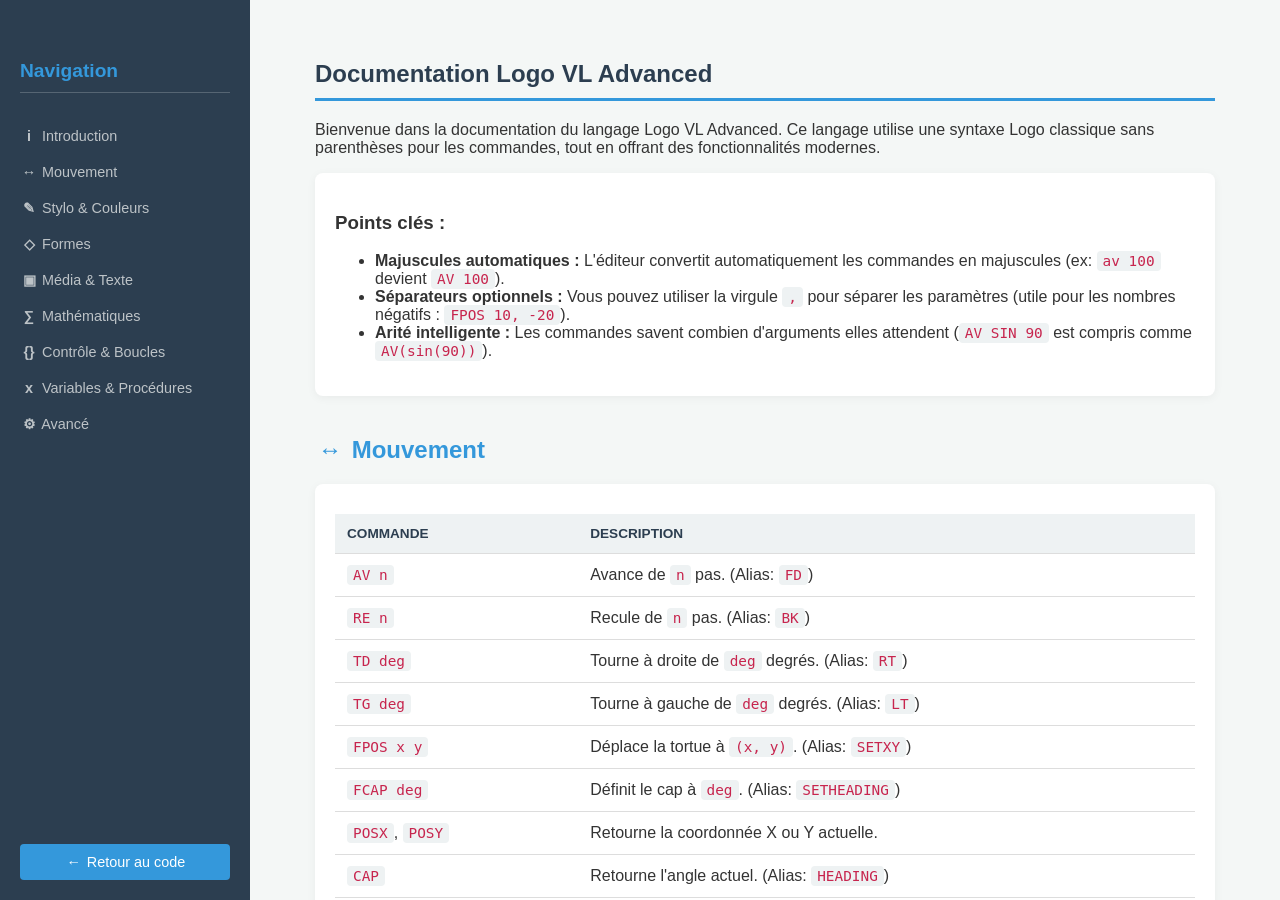
==== help.html @ 11677da9 "Add files via upload" ====
<!DOCTYPE html>
<html lang="fr">
<head>
    <meta charset="UTF-8">
    <meta name="viewport" content="width=device-width, initial-scale=1.0">
    <title>Documentation - Logo VL Advanced</title>
    <style>
        :root {
            --primary: #2c3e50;
            --accent: #3498db;
            --bg: #f4f7f6;
            --text: #333;
            --code-bg: #eef2f3;
            --border: #ddd;
        }
        * { box-sizing: border-box; }
        body {
            margin: 0;
            font-family: 'Segoe UI', Tahoma, Geneva, Verdana, sans-serif;
            background: var(--bg);
            color: var(--text);
            display: flex;
            height: 100vh;
            overflow: hidden;
        }
        
        /* Sidebar */
        .sidebar {
            width: 250px;
            background: var(--primary);
            color: white;
            padding: 20px;
            display: flex;
            flex-direction: column;
            gap: 10px;
        }
        .sidebar h2 { font-size: 1.2rem; margin-bottom: 20px; border-bottom: 1px solid rgba(255,255,255,0.2); padding-bottom: 10px; }
        .sidebar a { color: #bdc3c7; text-decoration: none; font-size: 0.9rem; padding: 5px 0; transition: 0.2s; }
        .sidebar a:hover { color: white; padding-left: 5px; }
        .back-btn { background: var(--accent); color: white !important; padding: 10px !important; border-radius: 4px; text-align: center; margin-top: auto; }

        /* Main Content */
        .main-content {
            flex: 1;
            padding: 40px;
            overflow-y: auto;
            scroll-behavior: smooth;
        }
        .container { max-width: 900px; margin: 0 auto; }
        
        h1 { color: var(--primary); border-bottom: 3px solid var(--accent); padding-bottom: 10px; }
        h2 { color: var(--accent); margin-top: 40px; }
        
        .card {
            background: white;
            padding: 20px;
            border-radius: 8px;
            box-shadow: 0 2px 10px rgba(0,0,0,0.05);
            margin-bottom: 20px;
        }
        
        table { width: 100%; border-collapse: collapse; margin-top: 10px; }
        th, td { text-align: left; padding: 12px; border-bottom: 1px solid var(--border); }
        th { background: var(--code-bg); color: var(--primary); font-size: 0.85rem; text-transform: uppercase; }
        
        code {
            background: var(--code-bg);
            padding: 2px 6px;
            border-radius: 4px;
            font-family: 'Fira Code', monospace;
            color: #c7254e;
            font-size: 0.9rem;
        }
        
        .example {
            background: #2d2d2d;
            color: #f8f8f2;
            padding: 15px;
            border-radius: 6px;
            margin-top: 5px;
            font-family: monospace;
            white-space: pre;
        }
        
        .badge {
            display: inline-block;
            padding: 2px 8px;
            border-radius: 10px;
            font-size: 0.75rem;
            background: var(--accent);
            color: white;
            margin-left: 5px;
        }
        .keyword { color: #bb86fc; font-weight: bold; }
        .command { color: #03dac6; font-weight: bold; }
        .variable { color: #ff9800; font-weight: bold; }
        .comment { color: #75715e; font-style: italic; }
        .icon { display: inline-block; min-width: 1.25em; text-align: center; font-weight: 700; }

        @media (max-width: 900px) {
            body {
                flex-direction: column;
                height: auto;
                min-height: 100vh;
                overflow: auto;
            }

            .sidebar {
                width: 100%;
                max-height: none;
                padding: 14px;
                flex-direction: row;
                flex-wrap: wrap;
                gap: 8px;
            }

            .sidebar h2 {
                flex-basis: 100%;
                margin: 0 0 4px;
                padding-bottom: 8px;
            }

            .sidebar a {
                background: rgba(255,255,255,0.08);
                border-radius: 4px;
                padding: 8px 10px;
            }

            .sidebar a:hover {
                padding-left: 10px;
            }

            .back-btn {
                margin-top: 0;
            }

            .main-content {
                overflow: visible;
                padding: 24px 16px;
            }

            .card {
                overflow-x: auto;
                padding: 16px;
            }

            .example {
                overflow-x: auto;
                white-space: pre;
            }
        }

        @media (max-width: 560px) {
            h1 {
                font-size: 1.55rem;
            }

            h2 {
                font-size: 1.2rem;
            }

            th,
            td {
                padding: 9px;
                vertical-align: top;
            }

            code {
                word-break: keep-all;
            }
        }
    </style>
</head>
<body>
    <div class="sidebar">
        <h2>Navigation</h2>
        <a href="#intro"><span class="icon" aria-hidden="true">i</span> Introduction</a>
        <a href="#mouvement"><span class="icon" aria-hidden="true">↔</span> Mouvement</a>
        <a href="#stylo"><span class="icon" aria-hidden="true">✎</span> Stylo & Couleurs</a>
        <a href="#formes"><span class="icon" aria-hidden="true">◇</span> Formes</a>
        <a href="#media"><span class="icon" aria-hidden="true">▣</span> Média & Texte</a>
        <a href="#math"><span class="icon" aria-hidden="true">∑</span> Mathématiques</a>
        <a href="#structures"><span class="icon" aria-hidden="true">{}</span> Contrôle & Boucles</a>
        <a href="#variables"><span class="icon" aria-hidden="true">x</span> Variables & Procédures</a>
        <a href="#avance"><span class="icon" aria-hidden="true">⚙</span> Avancé</a>
        <a href="index.html" class="back-btn"><span class="icon" aria-hidden="true">←</span> Retour au code</a>
    </div>

    <div class="main-content">
        <div class="container">
            <section id="intro">
                <h1>Documentation Logo VL Advanced</h1>
                <p>Bienvenue dans la documentation du langage Logo VL Advanced. Ce langage utilise une syntaxe Logo classique sans parenthèses pour les commandes, tout en offrant des fonctionnalités modernes.</p>
                <div class="card">
                    <h3>Points clés :</h3>
                    <ul>
                        <li><strong>Majuscules automatiques :</strong> L'éditeur convertit automatiquement les commandes en majuscules (ex: <code>av 100</code> devient <code>AV 100</code>).</li>
                        <li><strong>Séparateurs optionnels :</strong> Vous pouvez utiliser la virgule <code>,</code> pour séparer les paramètres (utile pour les nombres négatifs : <code>FPOS 10, -20</code>).</li>
                        <li><strong>Arité intelligente :</strong> Les commandes savent combien d'arguments elles attendent (<code>AV SIN 90</code> est compris comme <code>AV(sin(90))</code>).</li>
                    </ul>
                </div>
            </section>

            <section id="mouvement">
                <h2><span class="icon" aria-hidden="true">↔</span> Mouvement</h2>
                <div class="card">
                    <table>
                        <thead>
                            <tr><th>Commande</th><th>Description</th></tr>
                        </thead>
                        <tbody>
                            <tr><td><code>AV n</code></td><td>Avance de <code>n</code> pas. (Alias: <code>FD</code>)</td></tr>
                            <tr><td><code>RE n</code></td><td>Recule de <code>n</code> pas. (Alias: <code>BK</code>)</td></tr>
                            <tr><td><code>TD deg</code></td><td>Tourne à droite de <code>deg</code> degrés. (Alias: <code>RT</code>)</td></tr>
                            <tr><td><code>TG deg</code></td><td>Tourne à gauche de <code>deg</code> degrés. (Alias: <code>LT</code>)</td></tr>
                            <tr><td><code>FPOS x y</code></td><td>Déplace la tortue à <code>(x, y)</code>. (Alias: <code>SETXY</code>)</td></tr>
                            <tr><td><code>FCAP deg</code></td><td>Définit le cap à <code>deg</code>. (Alias: <code>SETHEADING</code>)</td></tr>
                            <tr><td><code>POSX</code>, <code>POSY</code></td><td>Retourne la coordonnée X ou Y actuelle.</td></tr>
                            <tr><td><code>CAP</code></td><td>Retourne l'angle actuel. (Alias: <code>HEADING</code>)</td></tr>
                            <tr><td><code>DISTANCE x y</code></td><td>Retourne la distance vers <code>(x, y)</code>.</td></tr>
                            <tr><td><code>TOWARDS x y</code></td><td>Retourne l'angle pour pointer vers <code>(x, y)</code>.</td></tr>
                            <tr><td><code>HOME</code></td><td>Retourne au centre (0, 0). (Alias: <code>ORIGINE</code>)</td></tr>
                            <tr><td><code>VE</code></td><td>Vide l'écran et réinitialise la tortue. (Alias: <code>CS</code>)</td></tr>
                        </tbody>
                    </table>
                </div>
            </section>

            <section id="stylo">
                <h2><span class="icon" aria-hidden="true">✎</span> Stylo & Couleurs</h2>
                <div class="card">
                    <table>
                        <thead>
                            <tr><th>Commande</th><th>Description</th></tr>
                        </thead>
                        <tbody>
                            <tr><td><code>LC</code></td><td>Lève le stylo. (Alias: <code>PU</code>)</td></tr>
                            <tr><td><code>BC</code></td><td>Abaisse le stylo. (Alias: <code>PD</code>)</td></tr>
                            <tr><td><code>FCC couleur</code></td><td>Couleur du trait (nom, #hex, ou <code>RVB</code>). (Alias: <code>SETCOLOR</code>)</td></tr>
                            <tr><td><code>FCB couleur</code></td><td>Couleur de remplissage. (Alias: <code>FILLCOLOR</code>)</td></tr>
                            <tr><td><code>FTC n</code></td><td>Épaisseur du trait. (Alias: <code>SETWIDTH</code>)</td></tr>
                            <tr><td><code>REMPLIS</code></td><td>Remplit la zone fermée actuelle. (Alias: <code>FILL</code>)</td></tr>
                            <tr><td><code>FCA couleur</code></td><td>Couleur du fond. (Alias: <code>CANVASCOLOR</code>)</td></tr>
                            <tr><td><code>OPACITE n</code></td><td>Définit l'opacité (0.0 à 1.0).</td></tr>
                        </tbody>
                    </table>
                </div>
            </section>

            <section id="formes">
                <h2><span class="icon" aria-hidden="true">◇</span> Formes</h2>
                <div class="card">
                    <table>
                        <thead>
                            <tr><th>Commande</th><th>Description</th></tr>
                        </thead>
                        <tbody>
                            <tr><td><code>CERCLE r</code></td><td>Trace un cercle de rayon <code>r</code>.</td></tr>
                            <tr><td><code>ARC a r</code></td><td>Trace un arc de <code>a</code> degrés et rayon <code>r</code>.</td></tr>
                            <tr><td><code>RECTANGLE w h</code></td><td>Trace un rectangle de <code>w</code> par <code>h</code>.</td></tr>
                            <tr><td><code>ELLIPSE w h</code></td><td>Trace une ellipse.</td></tr>
                            <tr><td><code>POLYGONE n t</code></td><td>Trace un polygone de <code>n</code> côtés et taille <code>t</code>.</td></tr>
                            <tr><td><code>ETOILE p r1 r2</code></td><td>Trace une étoile à <code>p</code> branches.</td></tr>
                        </tbody>
                    </table>
                </div>
            </section>

            <section id="media">
                <h2><span class="icon" aria-hidden="true">▣</span> Média & Texte</h2>
                <div class="card">
                    <table>
                        <thead>
                            <tr><th>Commande</th><th>Description</th></tr>
                        </thead>
                        <tbody>
                            <tr><td><code>ECRIS "texte"</code></td><td>Affiche du texte dans le terminal.</td></tr>
                            <tr><td><code>AFFICHEIMAGE url [x y w h]</code></td><td>Affiche une image sur le canevas.</td></tr>
                            <tr><td><code>JOUE url</code></td><td>Joue un fichier audio.</td></tr>
                        </tbody>
                    </table>
                </div>
            </section>

            <section id="math">
                <h2><span class="icon" aria-hidden="true">∑</span> Mathématiques</h2>
                <div class="card">
                    <table>
                        <thead>
                            <tr><th>Fonction</th><th>Description</th></tr>
                        </thead>
                        <tbody>
                            <tr><td><code>SIN deg</code>, <code>COS deg</code>, <code>TAN deg</code></td><td>Trigonométrie (en degrés).</td></tr>
                            <tr><td><code>HASARD n</code></td><td>Nombre aléatoire entre 0 et <code>n</code>. (Alias: <code>RANDOM</code>)</td></tr>
                            <tr><td><code>RACINE n</code></td><td>Racine carrée. (Alias: <code>SQRT</code>)</td></tr>
                            <tr><td><code>n1 ^ n2</code></td><td>Puissance (ex: <code>2 ^ 3</code> pour 8).</td></tr>
                            <tr><td><code>MODULO a b</code></td><td>Reste de la division.</td></tr>
                            <tr><td><code>RVB r v b</code></td><td>Crée une couleur (0-255). (Alias: <code>RGB</code>)</td></tr>
                        </tbody>
                    </table>
                </div>
            </section>

            <section id="structures">
                <h2><span class="icon" aria-hidden="true">{}</span> Contrôle</h2>
                <div class="card">
                    <h3>REPETE n [ ... ]</h3>
                    <div class="example"><span class="keyword">REPETE</span> 36 [ <span class="command">AV</span> 10 <span class="command">TD</span> 10 ]</div>
                    
                    <h3>SI condition [ ... ] SINON [ ... ]</h3>
                    <div class="example"><span class="keyword">SI</span> (:x > 10) [ <span class="command">AV</span> 100 ] <span class="keyword">SINON</span> [ <span class="command">RE</span> 100 ]</div>

                    <h3>TANTQUE condition [ ... ]</h3>
                    <div class="example"><span class="keyword">TANTQUE</span> (:x < 100) [ <span class="variable">:x</span>++ ]</div>

                    <h3>CHOISIS val [ CASE v1 [ ... ] AUTRES [ ... ] ]</h3>
                    <div class="example"><span class="keyword">CHOISIS</span> (:c) [
  <span class="keyword">CASE</span> "rouge" [ <span class="command">FCC</span> "red" ]
  <span class="keyword">AUTRES</span> [ <span class="command">FCC</span> "black" ]
]</div>
                </div>
            </section>

            <section id="variables">
                <h2><span class="icon" aria-hidden="true">x</span> Variables & Procédures</h2>
                <div class="card">
                    <h3>Variables</h3>
                    <p>Déclaration avec <code>DONNE</code> ou affectation directe.</p>
                    <div class="example"><span class="keyword">DONNE</span> <span class="variable">:x</span> 10
<span class="variable">:y</span> = 20
<span class="variable">:x</span> += 5</div>

                    <h3>Procédures</h3>
                    <div class="example"><span class="keyword">POUR</span> TRIANGLE <span class="variable">:t</span>
  <span class="keyword">REPETE</span> 3 [ <span class="command">AV</span> <span class="variable">:t</span> <span class="command">TD</span> 120 ]
<span class="keyword">FIN</span>

TRIANGLE 100</div>

                    <h3>Récursivité</h3>
                    <div class="example"><span class="keyword">POUR</span> ARBRE <span class="variable">:t</span>
  <span class="keyword">SI</span> :t < 5 [ <span class="keyword">STOP</span> ]
  <span class="command">AV</span> :t
  <span class="command">TG</span> 30 ARBRE :t * 0.7
  <span class="command">TD</span> 60 ARBRE :t * 0.7
  <span class="command">TG</span> 30 <span class="command">RE</span> :t
<span class="keyword">FIN</span></div>
                </div>
            </section>

            <section id="avance">
                <h2><span class="icon" aria-hidden="true">⚙</span> Avancé</h2>
                <div class="card">
                    <h3>Classes</h3>
                    <div class="example"><span class="keyword">CLASSE</span> Point [
  constructeur [ <span class="variable">this.x</span> = 0 ]
  setX [ <span class="keyword">DONNE</span> <span class="variable">this.x</span> 10 ]
]</div>
                    <h3>Opérateurs</h3>
                    <p>Supports des opérateurs : <code>+</code>, <code>-</code>, <code>*</code>, <code>/</code>, <code>%</code>, <code>^</code>, <code>++</code>, <code>--</code>, <code>+=</code>, <code>-=</code>, <code>*=</code>, <code>/=</code>, <code>==</code>, <code>!=</code>, <code>></code>, <code><</code>, <code>>=</code>, <code><=</code>.</p>
                </div>
            </section>
        </div>
    </div>
</body>
</html>
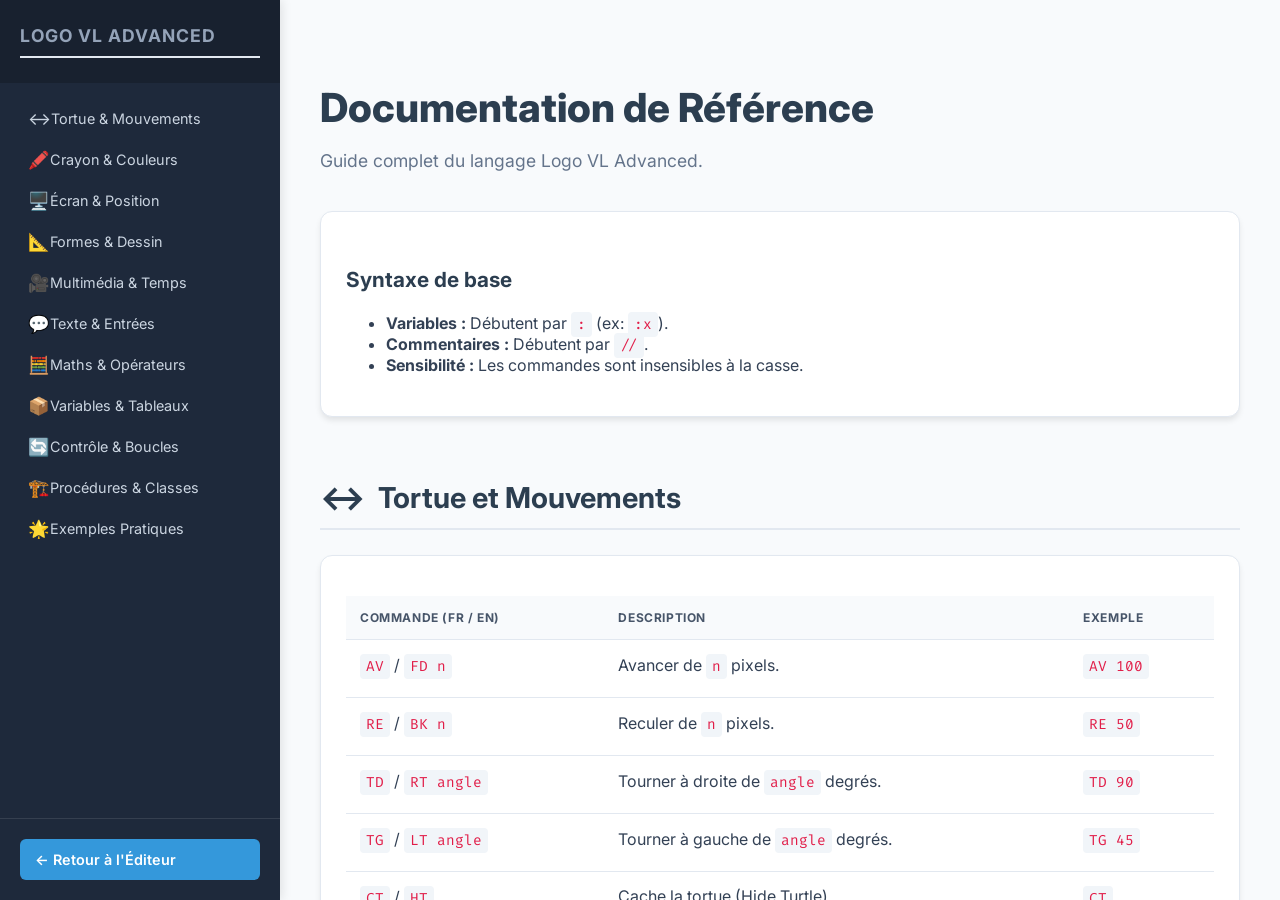
==== commit ce5e0621: "Add files via upload" ====
--- a/help.html
+++ b/help.html
@@ -3,20 +3,25 @@
 <head>
     <meta charset="UTF-8">
     <meta name="viewport" content="width=device-width, initial-scale=1.0">
-    <title>Documentation - Logo VL Advanced</title>
+    <title>Documentation de Référence - Logo VL Advanced</title>
+    <link rel="preconnect" href="https://fonts.googleapis.com">
+    <link rel="preconnect" href="https://fonts.gstatic.com" crossorigin>
+    <link href="https://fonts.googleapis.com/css2?family=Fira+Code:wght@400;500;700&family=Inter:wght@400;600;800&display=swap" rel="stylesheet">
     <style>
         :root {
             --primary: #2c3e50;
             --accent: #3498db;
-            --bg: #f4f7f6;
-            --text: #333;
-            --code-bg: #eef2f3;
-            --border: #ddd;
+            --bg: #f8fafc;
+            --sidebar-bg: #1e293b;
+            --text: #334155;
+            --code-bg: #f1f5f9;
+            --border: #e2e8f0;
+            --white: #ffffff;
         }
         * { box-sizing: border-box; }
         body {
             margin: 0;
-            font-family: 'Segoe UI', Tahoma, Geneva, Verdana, sans-serif;
+            font-family: 'Inter', -apple-system, BlinkMacSystemFont, 'Segoe UI', Roboto, sans-serif;
             background: var(--bg);
             color: var(--text);
             display: flex;
@@ -26,341 +31,808 @@
         
         /* Sidebar */
         .sidebar {
-            width: 250px;
-            background: var(--primary);
+            width: 280px;
+            background: var(--sidebar-bg);
             color: white;
-            padding: 20px;
+            padding: 0;
             display: flex;
             flex-direction: column;
-            gap: 10px;
-        }
-        .sidebar h2 { font-size: 1.2rem; margin-bottom: 20px; border-bottom: 1px solid rgba(255,255,255,0.2); padding-bottom: 10px; }
-        .sidebar a { color: #bdc3c7; text-decoration: none; font-size: 0.9rem; padding: 5px 0; transition: 0.2s; }
-        .sidebar a:hover { color: white; padding-left: 5px; }
-        .back-btn { background: var(--accent); color: white !important; padding: 10px !important; border-radius: 4px; text-align: center; margin-top: auto; }
+            box-shadow: 2px 0 10px rgba(0,0,0,0.1);
+        }
+        .sidebar-header {
+            padding: 25px 20px;
+            background: rgba(0,0,0,0.2);
+        }
+        .sidebar h2 { 
+            font-size: 1.1rem; 
+            margin: 0;
+            text-transform: uppercase;
+            letter-spacing: 1px;
+            color: #94a3b8;
+        }
+        .sidebar-nav {
+            flex: 1;
+            overflow-y: auto;
+            padding: 15px 0;
+        }
+        .sidebar a { 
+            display: flex;
+            align-items: center;
+            color: #cbd5e1; 
+            text-decoration: none; 
+            font-size: 0.9rem; 
+            padding: 10px 25px; 
+            transition: all 0.2s; 
+            border-left: 3px solid transparent;
+        }
+        .sidebar a:hover { 
+            color: white; 
+            background: rgba(255,255,255,0.05);
+            padding-left: 30px;
+        }
+        .sidebar a.active {
+            color: white;
+            border-left-color: var(--accent);
+            background: rgba(255,255,255,0.1);
+        }
+        .back-btn-container {
+            padding: 20px;
+            border-top: 1px solid rgba(255,255,255,0.1);
+        }
+        .back-btn { 
+            display: block;
+            background: var(--accent); 
+            color: white !important; 
+            padding: 12px !important; 
+            border-radius: 6px; 
+            text-align: center; 
+            font-weight: 600;
+        }
 
         /* Main Content */
         .main-content {
             flex: 1;
-            padding: 40px;
+            padding: 0;
             overflow-y: auto;
             scroll-behavior: smooth;
         }
-        .container { max-width: 900px; margin: 0 auto; }
+        .container { 
+            max-width: 1100px; 
+            margin: 0 auto; 
+            padding: 50px 40px;
+        }
         
-        h1 { color: var(--primary); border-bottom: 3px solid var(--accent); padding-bottom: 10px; }
-        h2 { color: var(--accent); margin-top: 40px; }
+        section {
+            margin-bottom: 60px;
+            scroll-margin-top: 20px;
+        }
+
+        h1 { 
+            color: var(--primary); 
+            font-size: 2.5rem;
+            margin-bottom: 10px;
+            font-weight: 800;
+        }
+        .subtitle {
+            font-size: 1.1rem;
+            color: #64748b;
+            margin-bottom: 40px;
+        }
+
+        h2 { 
+            color: var(--primary); 
+            font-size: 1.8rem;
+            margin-top: 0;
+            margin-bottom: 25px;
+            padding-bottom: 10px;
+            border-bottom: 2px solid var(--border);
+            display: flex;
+            align-items: center;
+            gap: 12px;
+        }
+        h3 {
+            font-size: 1.3rem;
+            margin-top: 30px;
+            color: var(--primary);
+        }
         
         .card {
-            background: white;
-            padding: 20px;
-            border-radius: 8px;
-            box-shadow: 0 2px 10px rgba(0,0,0,0.05);
-            margin-bottom: 20px;
+            background: var(--white);
+            padding: 25px;
+            border-radius: 12px;
+            border: 1px solid var(--border);
+            box-shadow: 0 4px 6px -1px rgba(0, 0, 0, 0.1);
+            margin-bottom: 30px;
+            overflow-x: auto;
         }
         
-        table { width: 100%; border-collapse: collapse; margin-top: 10px; }
-        th, td { text-align: left; padding: 12px; border-bottom: 1px solid var(--border); }
-        th { background: var(--code-bg); color: var(--primary); font-size: 0.85rem; text-transform: uppercase; }
+        table { 
+            width: 100%; 
+            border-collapse: collapse; 
+            margin: 15px 0; 
+            background: var(--white);
+            min-width: 600px;
+        }
+        th, td { 
+            text-align: left; 
+            padding: 14px; 
+            border-bottom: 1px solid var(--border); 
+            vertical-align: top;
+        }
+        th { 
+            background: #f8fafc; 
+            color: #475569; 
+            font-size: 0.75rem; 
+            text-transform: uppercase; 
+            letter-spacing: 0.05em;
+            font-weight: 700;
+        }
+        tr:last-child td { border-bottom: none; }
         
         code {
             background: var(--code-bg);
-            padding: 2px 6px;
+            padding: 3px 6px;
             border-radius: 4px;
+            font-family: 'Fira Code', 'Cascadia Code', Consolas, monospace;
+            color: #e11d48;
+            font-size: 0.9em;
+            white-space: nowrap;
+        }
+        
+        td code {
+            display: inline-block;
+            margin-bottom: 4px;
+        }
+
+        .example-block {
+            margin-top: 20px;
+            border-radius: 8px;
+            overflow: hidden;
+            border: 1px solid #1e293b;
+        }
+        .example-header {
+            background: #334155;
+            color: #f1f5f9;
+            padding: 8px 15px;
+            font-size: 0.8rem;
+            font-weight: 600;
+            display: flex;
+            justify-content: space-between;
+        }
+        .example {
+            background: #1e293b;
+            color: #e2e8f0;
+            padding: 20px;
             font-family: 'Fira Code', monospace;
-            color: #c7254e;
             font-size: 0.9rem;
-        }
-        
-        .example {
-            background: #2d2d2d;
-            color: #f8f8f2;
-            padding: 15px;
-            border-radius: 6px;
-            margin-top: 5px;
-            font-family: monospace;
-            white-space: pre;
+            line-height: 1.6;
+            margin: 0;
+            white-space: pre-wrap;
+            tab-size: 2;
         }
         
         .badge {
             display: inline-block;
             padding: 2px 8px;
-            border-radius: 10px;
-            font-size: 0.75rem;
-            background: var(--accent);
-            color: white;
-            margin-left: 5px;
-        }
-        .keyword { color: #bb86fc; font-weight: bold; }
-        .command { color: #03dac6; font-weight: bold; }
-        .variable { color: #ff9800; font-weight: bold; }
-        .comment { color: #75715e; font-style: italic; }
-        .icon { display: inline-block; min-width: 1.25em; text-align: center; font-weight: 700; }
+            border-radius: 6px;
+            font-size: 0.7rem;
+            font-weight: 700;
+            text-transform: uppercase;
+            margin-right: 5px;
+        }
+
+        .keyword { color: #c084fc; font-weight: bold; }
+        .command { color: #38bdf8; font-weight: bold; }
+        .variable { color: #fbbf24; font-weight: bold; }
+        .comment { color: #94a3b8; font-style: italic; }
+        
+        .icon { font-size: 1.2em; }
+
+        .color-grid {
+            display: grid;
+            grid-template-columns: repeat(auto-fill, minmax(120px, 1fr));
+            gap: 10px;
+            margin-top: 15px;
+        }
+        .color-item {
+            display: flex;
+            align-items: center;
+            gap: 10px;
+            padding: 8px;
+            border-radius: 6px;
+            border: 1px solid var(--border);
+            font-size: 0.85rem;
+        }
+        .color-box {
+            width: 20px;
+            height: 20px;
+            border-radius: 3px;
+            border: 1px solid rgba(0,0,0,0.1);
+        }
 
         @media (max-width: 900px) {
-            body {
-                flex-direction: column;
-                height: auto;
-                min-height: 100vh;
-                overflow: auto;
-            }
-
-            .sidebar {
-                width: 100%;
-                max-height: none;
-                padding: 14px;
-                flex-direction: row;
-                flex-wrap: wrap;
-                gap: 8px;
-            }
-
-            .sidebar h2 {
-                flex-basis: 100%;
-                margin: 0 0 4px;
-                padding-bottom: 8px;
-            }
-
-            .sidebar a {
-                background: rgba(255,255,255,0.08);
-                border-radius: 4px;
-                padding: 8px 10px;
-            }
-
-            .sidebar a:hover {
-                padding-left: 10px;
-            }
-
-            .back-btn {
-                margin-top: 0;
-            }
-
-            .main-content {
-                overflow: visible;
-                padding: 24px 16px;
-            }
-
-            .card {
-                overflow-x: auto;
-                padding: 16px;
-            }
-
-            .example {
-                overflow-x: auto;
-                white-space: pre;
-            }
-        }
-
-        @media (max-width: 560px) {
-            h1 {
-                font-size: 1.55rem;
-            }
-
-            h2 {
-                font-size: 1.2rem;
-            }
-
-            th,
-            td {
-                padding: 9px;
-                vertical-align: top;
-            }
-
-            code {
-                word-break: keep-all;
-            }
+            body { flex-direction: column; overflow: auto; }
+            .sidebar { width: 100%; height: auto; }
+            .sidebar-nav { display: flex; flex-wrap: wrap; }
+            .sidebar a { padding: 10px 15px; }
+            .main-content { overflow: visible; }
+            .container { padding: 20px; }
         }
     </style>
 </head>
 <body>
     <div class="sidebar">
-        <h2>Navigation</h2>
-        <a href="#intro"><span class="icon" aria-hidden="true">i</span> Introduction</a>
-        <a href="#mouvement"><span class="icon" aria-hidden="true">↔</span> Mouvement</a>
-        <a href="#stylo"><span class="icon" aria-hidden="true">✎</span> Stylo & Couleurs</a>
-        <a href="#formes"><span class="icon" aria-hidden="true">◇</span> Formes</a>
-        <a href="#media"><span class="icon" aria-hidden="true">▣</span> Média & Texte</a>
-        <a href="#math"><span class="icon" aria-hidden="true">∑</span> Mathématiques</a>
-        <a href="#structures"><span class="icon" aria-hidden="true">{}</span> Contrôle & Boucles</a>
-        <a href="#variables"><span class="icon" aria-hidden="true">x</span> Variables & Procédures</a>
-        <a href="#avance"><span class="icon" aria-hidden="true">⚙</span> Avancé</a>
-        <a href="index.html" class="back-btn"><span class="icon" aria-hidden="true">←</span> Retour au code</a>
+        <div class="sidebar-header">
+            <h2>Logo VL Advanced</h2>
+        </div>
+        <div class="sidebar-nav">
+            <a href="#mouvement"><span class="icon">↔️</span> Tortue & Mouvements</a>
+            <a href="#crayon"><span class="icon">🖍️</span> Crayon & Couleurs</a>
+            <a href="#ecran"><span class="icon">🖥️</span> Écran & Position</a>
+            <a href="#formes"><span class="icon">📐</span> Formes & Dessin</a>
+            <a href="#media"><span class="icon">🎥</span> Multimédia & Temps</a>
+            <a href="#texte"><span class="icon">💬</span> Texte & Entrées</a>
+            <a href="#maths"><span class="icon">🧮</span> Maths & Opérateurs</a>
+            <a href="#variables"><span class="icon">📦</span> Variables & Tableaux</a>
+            <a href="#controle"><span class="icon">🔄</span> Contrôle & Boucles</a>
+            <a href="#proced"><span class="icon">🏗️</span> Procédures & Classes</a>
+            <a href="#exemples_pratiques"><span class="icon">🌟</span> Exemples Pratiques</a>
+        </div>
+        <div class="back-btn-container">
+            <a href="index.html" class="back-btn">← Retour à l'Éditeur</a>
+        </div>
     </div>
 
     <div class="main-content">
         <div class="container">
             <section id="intro">
-                <h1>Documentation Logo VL Advanced</h1>
-                <p>Bienvenue dans la documentation du langage Logo VL Advanced. Ce langage utilise une syntaxe Logo classique sans parenthèses pour les commandes, tout en offrant des fonctionnalités modernes.</p>
-                <div class="card">
-                    <h3>Points clés :</h3>
+                <h1>Documentation de Référence</h1>
+                <p class="subtitle">Guide complet du langage Logo VL Advanced.</p>
+                
+                <div class="card">
+                    <h3>Syntaxe de base</h3>
                     <ul>
-                        <li><strong>Majuscules automatiques :</strong> L'éditeur convertit automatiquement les commandes en majuscules (ex: <code>av 100</code> devient <code>AV 100</code>).</li>
-                        <li><strong>Séparateurs optionnels :</strong> Vous pouvez utiliser la virgule <code>,</code> pour séparer les paramètres (utile pour les nombres négatifs : <code>FPOS 10, -20</code>).</li>
-                        <li><strong>Arité intelligente :</strong> Les commandes savent combien d'arguments elles attendent (<code>AV SIN 90</code> est compris comme <code>AV(sin(90))</code>).</li>
+                        <li><strong>Variables :</strong> Débutent par <code>:</code> (ex: <code>:x</code>).</li>
+                        <li><strong>Commentaires :</strong> Débutent par <code>//</code>.</li>
+                        <li><strong>Sensibilité :</strong> Les commandes sont insensibles à la casse.</li>
                     </ul>
                 </div>
             </section>
 
             <section id="mouvement">
-                <h2><span class="icon" aria-hidden="true">↔</span> Mouvement</h2>
-                <div class="card">
-                    <table>
-                        <thead>
-                            <tr><th>Commande</th><th>Description</th></tr>
-                        </thead>
-                        <tbody>
-                            <tr><td><code>AV n</code></td><td>Avance de <code>n</code> pas. (Alias: <code>FD</code>)</td></tr>
-                            <tr><td><code>RE n</code></td><td>Recule de <code>n</code> pas. (Alias: <code>BK</code>)</td></tr>
-                            <tr><td><code>TD deg</code></td><td>Tourne à droite de <code>deg</code> degrés. (Alias: <code>RT</code>)</td></tr>
-                            <tr><td><code>TG deg</code></td><td>Tourne à gauche de <code>deg</code> degrés. (Alias: <code>LT</code>)</td></tr>
-                            <tr><td><code>FPOS x y</code></td><td>Déplace la tortue à <code>(x, y)</code>. (Alias: <code>SETXY</code>)</td></tr>
-                            <tr><td><code>FCAP deg</code></td><td>Définit le cap à <code>deg</code>. (Alias: <code>SETHEADING</code>)</td></tr>
-                            <tr><td><code>POSX</code>, <code>POSY</code></td><td>Retourne la coordonnée X ou Y actuelle.</td></tr>
-                            <tr><td><code>CAP</code></td><td>Retourne l'angle actuel. (Alias: <code>HEADING</code>)</td></tr>
-                            <tr><td><code>DISTANCE x y</code></td><td>Retourne la distance vers <code>(x, y)</code>.</td></tr>
-                            <tr><td><code>TOWARDS x y</code></td><td>Retourne l'angle pour pointer vers <code>(x, y)</code>.</td></tr>
-                            <tr><td><code>HOME</code></td><td>Retourne au centre (0, 0). (Alias: <code>ORIGINE</code>)</td></tr>
-                            <tr><td><code>VE</code></td><td>Vide l'écran et réinitialise la tortue. (Alias: <code>CS</code>)</td></tr>
-                        </tbody>
-                    </table>
-                </div>
-            </section>
-
-            <section id="stylo">
-                <h2><span class="icon" aria-hidden="true">✎</span> Stylo & Couleurs</h2>
-                <div class="card">
-                    <table>
-                        <thead>
-                            <tr><th>Commande</th><th>Description</th></tr>
-                        </thead>
-                        <tbody>
-                            <tr><td><code>LC</code></td><td>Lève le stylo. (Alias: <code>PU</code>)</td></tr>
-                            <tr><td><code>BC</code></td><td>Abaisse le stylo. (Alias: <code>PD</code>)</td></tr>
-                            <tr><td><code>FCC couleur</code></td><td>Couleur du trait (nom, #hex, ou <code>RVB</code>). (Alias: <code>SETCOLOR</code>)</td></tr>
-                            <tr><td><code>FCB couleur</code></td><td>Couleur de remplissage. (Alias: <code>FILLCOLOR</code>)</td></tr>
-                            <tr><td><code>FTC n</code></td><td>Épaisseur du trait. (Alias: <code>SETWIDTH</code>)</td></tr>
-                            <tr><td><code>REMPLIS</code></td><td>Remplit la zone fermée actuelle. (Alias: <code>FILL</code>)</td></tr>
-                            <tr><td><code>FCA couleur</code></td><td>Couleur du fond. (Alias: <code>CANVASCOLOR</code>)</td></tr>
-                            <tr><td><code>OPACITE n</code></td><td>Définit l'opacité (0.0 à 1.0).</td></tr>
+                <h2><span class="icon">↔️</span> Tortue et Mouvements</h2>
+                <div class="card">
+                    <table>
+                        <thead>
+                            <tr><th>Commande (FR / EN)</th><th>Description</th><th>Exemple</th></tr>
+                        </thead>
+                        <tbody>
+                            <tr><td><code>AV</code> / <code>FD n</code></td><td>Avancer de <code>n</code> pixels.</td><td><code>AV 100</code></td></tr>
+                            <tr><td><code>RE</code> / <code>BK n</code></td><td>Reculer de <code>n</code> pixels.</td><td><code>RE 50</code></td></tr>
+                            <tr><td><code>TD</code> / <code>RT angle</code></td><td>Tourner à droite de <code>angle</code> degrés.</td><td><code>TD 90</code></td></tr>
+                            <tr><td><code>TG</code> / <code>LT angle</code></td><td>Tourner à gauche de <code>angle</code> degrés.</td><td><code>TG 45</code></td></tr>
+                            <tr><td><code>CT</code> / <code>HT</code></td><td>Cache la tortue (Hide Turtle).</td><td><code>CT</code></td></tr>
+                            <tr><td><code>MT</code> / <code>ST</code></td><td>Montre la tortue (Show Turtle).</td><td><code>MT</code></td></tr>
+                        </tbody>
+                    </table>
+                </div>
+            </section>
+
+            <section id="crayon">
+                <h2><span class="icon">🖍️</span> Crayon</h2>
+                <div class="card">
+                    <table>
+                        <thead>
+                            <tr><th>Commande (FR / EN)</th><th>Description</th><th>Exemple</th></tr>
+                        </thead>
+                        <tbody>
+                            <tr><td><code>LC</code> / <code>PU</code></td><td>Lève le crayon (ne dessine plus).</td><td><code>LC</code></td></tr>
+                            <tr><td><code>BC</code> / <code>PD</code></td><td>Abaisse le crayon (dessine).</td><td><code>BC</code></td></tr>
+                            <tr><td><code>FCC</code> / <code>SETCOLOR couleur</code></td><td>Fixe la couleur du crayon.</td><td><code>FCC "rouge"</code></td></tr>
+                            <tr><td><code>FTC</code> / <code>SETWIDTH n</code></td><td>Fixe la taille (épaisseur) du crayon.</td><td><code>FTC 5</code></td></tr>
+                            <tr><td><code>PIXEL x y c</code></td><td>Allume le pixel <code>(x, y)</code> avec la couleur <code>c</code>.</td><td><code>PIXEL 10 10 "bleu"</code></td></tr>
+                            <tr><td><code>VALPIXEL x y</code></td><td>Retourne la couleur du pixel <code>(x, y)</code>.</td><td><code>DONNE :c VALPIXEL 0 0</code></td></tr>
+                        </tbody>
+                    </table>
+
+                    <h3>Constantes de Couleurs</h3>
+                    <div class="color-grid">
+                        <div class="color-item"><div class="color-box" style="background:red"></div>'rouge'</div>
+                        <div class="color-item"><div class="color-box" style="background:green"></div>'vert'</div>
+                        <div class="color-item"><div class="color-box" style="background:blue"></div>'bleu'</div>
+                        <div class="color-item"><div class="color-box" style="background:yellow"></div>'jaune'</div>
+                        <div class="color-item"><div class="color-box" style="background:black"></div>'noir'</div>
+                        <div class="color-item"><div class="color-box" style="background:white"></div>'blanc'</div>
+                        <div class="color-item"><div class="color-box" style="background:pink"></div>'rose'</div>
+                        <div class="color-item"><div class="color-box" style="background:orange"></div>'orange'</div>
+                        <div class="color-item"><div class="color-box" style="background:purple"></div>'violet'</div>
+                        <div class="color-item"><div class="color-box" style="background:gray"></div>'gris'</div>
+                        <div class="color-item"><div class="color-box" style="background:brown"></div>'marron'</div>
+                        <div class="color-item"><div class="color-box" style="background:cyan"></div>'cyan'</div>
+                        <div class="color-item"><div class="color-box" style="background:magenta"></div>'magenta'</div>
+                    </div>
+                </div>
+            </section>
+
+            <section id="ecran">
+                <h2><span class="icon">🖥️</span> Écran et Position</h2>
+                <div class="card">
+                    <table>
+                        <thead>
+                            <tr><th>Commande (FR / EN)</th><th>Description</th><th>Exemple</th></tr>
+                        </thead>
+                        <tbody>
+                            <tr><td><code>VE</code> / <code>CS</code></td><td>Vide l'écran et réinitialise la tortue.</td><td><code>VE</code></td></tr>
+                            <tr><td><code>NETTOIE</code> / <code>CLEAN</code></td><td>Efface le dessin sans bouger la tortue.</td><td><code>NETTOIE</code></td></tr>
+                            <tr><td><code>FCA</code> / <code>CANVASCOLOR couleur</code></td><td>Fixe la couleur de l'arrière-plan.</td><td><code>FCA "noir"</code></td></tr>
+                            <tr><td><code>FPOS</code> / <code>SETXY x y</code></td><td>Place la tortue à <code>(x, y)</code>.</td><td><code>FPOS 100 200</code></td></tr>
+                            <tr><td><code>FCAP</code> / <code>SETHEADING angle</code></td><td>Définit l'orientation absolue.</td><td><code>FCAP 180</code></td></tr>
+                            <tr><td><code>ORIGINE</code> / <code>HOME</code></td><td>Retourne au centre <code>(0, 0)</code>.</td><td><code>ORIGINE</code></td></tr>
+                            <tr><td><code>POSX</code> / <code>POSY</code></td><td>Retourne la coordonnée X ou Y actuelle.</td><td><code>LOG POSX</code></td></tr>
+                            <tr><td><code>CAP</code> / <code>HEADING</code></td><td>Retourne l'angle actuel de la tortue.</td><td><code>LOG CAP</code></td></tr>
+                            <tr><td><code>DISTANCE</code> / <code>DS x y</code></td><td>Retourne la distance entre la tortue et <code>(x, y)</code>.</td><td><code>LOG DISTANCE 0 0</code></td></tr>
+                            <tr><td><code>VERS</code> / <code>TOWARDS x y</code></td><td>Retourne l'angle nécessaire pour pointer vers <code>(x, y)</code>.</td><td><code>FCAP VERS 50 50</code></td></tr>
                         </tbody>
                     </table>
                 </div>
             </section>
 
             <section id="formes">
-                <h2><span class="icon" aria-hidden="true">◇</span> Formes</h2>
-                <div class="card">
-                    <table>
-                        <thead>
-                            <tr><th>Commande</th><th>Description</th></tr>
-                        </thead>
-                        <tbody>
-                            <tr><td><code>CERCLE r</code></td><td>Trace un cercle de rayon <code>r</code>.</td></tr>
-                            <tr><td><code>ARC a r</code></td><td>Trace un arc de <code>a</code> degrés et rayon <code>r</code>.</td></tr>
-                            <tr><td><code>RECTANGLE w h</code></td><td>Trace un rectangle de <code>w</code> par <code>h</code>.</td></tr>
-                            <tr><td><code>ELLIPSE w h</code></td><td>Trace une ellipse.</td></tr>
-                            <tr><td><code>POLYGONE n t</code></td><td>Trace un polygone de <code>n</code> côtés et taille <code>t</code>.</td></tr>
-                            <tr><td><code>ETOILE p r1 r2</code></td><td>Trace une étoile à <code>p</code> branches.</td></tr>
+                <h2><span class="icon">📐</span> Formes et Remplissage</h2>
+                <div class="card">
+                    <table>
+                        <thead>
+                            <tr><th>Commande (FR / EN)</th><th>Description</th><th>Exemple</th></tr>
+                        </thead>
+                        <tbody>
+                            <tr><td><code>LIGNE</code> / <code>LINE x1 y1 x2 y2</code></td><td>Trace une ligne entre deux points.</td><td><code>LIGNE 0 0 100 100</code></td></tr>
+                            <tr><td><code>RECT x1 y1 x2 y2</code></td><td>Trace un rectangle défini par ses coins.</td><td><code>RECT -50 -50 50 50</code></td></tr>
+                            <tr><td><code>ELIP x1 y1 x2 y2</code></td><td>Trace une ellipse définie par son rectangle englobant.</td><td><code>ELIP -100 -50 100 50</code></td></tr>
+                            <tr><td><code>CERCLE</code> / <code>CIRCLE r</code></td><td>Trace un cercle de rayon <code>r</code> centré sur la tortue.</td><td><code>CERCLE 75</code></td></tr>
+                            <tr><td><code>ARC angle r</code></td><td>Trace un arc de cercle.</td><td><code>ARC 90 50</code></td></tr>
+                            <tr><td><code>RECTANGLE w h</code></td><td>Trace un rectangle de largeur <code>w</code> et hauteur <code>h</code>.</td><td><code>RECTANGLE 120 80</code></td></tr>
+                            <tr><td><code>ELLIPSE w h</code></td><td>Trace une ellipse de largeur <code>w</code> et hauteur <code>h</code>.</td><td><code>ELLIPSE 100 60</code></td></tr>
+                            <tr><td><code>POLYGONE</code> / <code>POLYGON n t</code></td><td>Polygone régulier à <code>n</code> côtés de taille <code>t</code>.</td><td><code>POLYGONE 6 50</code></td></tr>
+                            <tr><td><code>ETOILE</code> / <code>STAR n r1 r2</code></td><td>Étoile à <code>n</code> branches avec rayons extérieur et intérieur.</td><td><code>ETOILE 5 50 20</code></td></tr>
+                            <tr><td><code>FCB</code> / <code>FILLCOLOR couleur</code></td><td>Fixe la couleur de remplissage.</td><td><code>FCB "jaune"</code></td></tr>
+                            <tr><td><code>REMPLIS</code> / <code>FILL</code></td><td>Remplit la dernière forme fermée tracée.</td><td><code>REMPLIS</code></td></tr>
+                            <tr><td><code>TAMPON</code> / <code>STAMP</code></td><td>Dessine l'image actuelle de la tortue sur le canevas.</td><td><code>TAMPON</code></td></tr>
+                            <tr><td><code>OPACITE</code> / <code>OPACITY n</code></td><td>Définit la transparence globale (0 à 1).</td><td><code>OPACITE 0.5</code></td></tr>
+                            <tr><td><code>FLUIDE</code> / <code>SMOOTH n</code></td><td>Active (1) ou désactive (0) l'animation fluide.</td><td><code>FLUIDE 1</code></td></tr>
+                            <tr><td><code>DEGRADE</code> / <code>GRADIENT type c1 c2 ...</code></td><td>Crée un dégradé (linear/radial).</td><td><code>DEGRADE "linear" "rouge" "bleu"</code></td></tr>
                         </tbody>
                     </table>
                 </div>
             </section>
 
             <section id="media">
-                <h2><span class="icon" aria-hidden="true">▣</span> Média & Texte</h2>
-                <div class="card">
-                    <table>
-                        <thead>
-                            <tr><th>Commande</th><th>Description</th></tr>
-                        </thead>
-                        <tbody>
-                            <tr><td><code>ECRIS "texte"</code></td><td>Affiche du texte dans le terminal.</td></tr>
-                            <tr><td><code>AFFICHEIMAGE url [x y w h]</code></td><td>Affiche une image sur le canevas.</td></tr>
-                            <tr><td><code>JOUE url</code></td><td>Joue un fichier audio.</td></tr>
-                        </tbody>
-                    </table>
-                </div>
-            </section>
-
-            <section id="math">
-                <h2><span class="icon" aria-hidden="true">∑</span> Mathématiques</h2>
-                <div class="card">
-                    <table>
-                        <thead>
-                            <tr><th>Fonction</th><th>Description</th></tr>
-                        </thead>
-                        <tbody>
-                            <tr><td><code>SIN deg</code>, <code>COS deg</code>, <code>TAN deg</code></td><td>Trigonométrie (en degrés).</td></tr>
-                            <tr><td><code>HASARD n</code></td><td>Nombre aléatoire entre 0 et <code>n</code>. (Alias: <code>RANDOM</code>)</td></tr>
-                            <tr><td><code>RACINE n</code></td><td>Racine carrée. (Alias: <code>SQRT</code>)</td></tr>
-                            <tr><td><code>n1 ^ n2</code></td><td>Puissance (ex: <code>2 ^ 3</code> pour 8).</td></tr>
-                            <tr><td><code>MODULO a b</code></td><td>Reste de la division.</td></tr>
-                            <tr><td><code>RVB r v b</code></td><td>Crée une couleur (0-255). (Alias: <code>RGB</code>)</td></tr>
-                        </tbody>
-                    </table>
-                </div>
-            </section>
-
-            <section id="structures">
-                <h2><span class="icon" aria-hidden="true">{}</span> Contrôle</h2>
-                <div class="card">
-                    <h3>REPETE n [ ... ]</h3>
-                    <div class="example"><span class="keyword">REPETE</span> 36 [ <span class="command">AV</span> 10 <span class="command">TD</span> 10 ]</div>
-                    
-                    <h3>SI condition [ ... ] SINON [ ... ]</h3>
-                    <div class="example"><span class="keyword">SI</span> (:x > 10) [ <span class="command">AV</span> 100 ] <span class="keyword">SINON</span> [ <span class="command">RE</span> 100 ]</div>
-
-                    <h3>TANTQUE condition [ ... ]</h3>
-                    <div class="example"><span class="keyword">TANTQUE</span> (:x < 100) [ <span class="variable">:x</span>++ ]</div>
-
-                    <h3>CHOISIS val [ CASE v1 [ ... ] AUTRES [ ... ] ]</h3>
-                    <div class="example"><span class="keyword">CHOISIS</span> (:c) [
-  <span class="keyword">CASE</span> "rouge" [ <span class="command">FCC</span> "red" ]
-  <span class="keyword">AUTRES</span> [ <span class="command">FCC</span> "black" ]
-]</div>
+                <h2><span class="icon">🎥</span> Multimédia et Temps</h2>
+                <div class="card">
+                    <table>
+                        <thead>
+                            <tr><th>Commande (FR / EN)</th><th>Description</th><th>Exemple</th></tr>
+                        </thead>
+                        <tbody>
+            <tr><td><code>JOUE</code> / <code>LIRESON</code> / <code>PLAYSOUND url</code></td><td>Joue un fichier audio depuis une URL.</td><td><code>JOUE "https://.../son.mp3"</code></td></tr>
+                            <tr><td><code>STOPSON</code> / <code>STOPSOUND</code></td><td>Arrête toutes les lectures audio en cours.</td><td><code>STOPSON</code></td></tr>
+                            <tr><td><code>AFFICHEIMAGE</code> / <code>SHOWIMAGE url x y w h</code></td><td>Affiche une image aux coordonnées et dimensions données.</td><td><code>AFFICHEIMAGE "logo.png" 0 0 100 100</code></td></tr>
+            <tr><td><code>LIREVIDEO</code> / <code>AFFICHEVIDEO</code> / <code>SHOWVIDEO url x y w h</code></td><td>Joue une vidéo aux coordonnées spécifiées.</td><td><code>AFFICHEVIDEO "vid.mp4" 0 0 200 150</code></td></tr>
+                            <tr><td><code>STOPVIDEO</code></td><td>Arrête la lecture de la vidéo en cours.</td><td><code>STOPVIDEO</code></td></tr>
+                            <tr><td><code>PAUSE ms</code></td><td>Met en pause l'exécution pendant <code>ms</code> millisecondes.</td><td><code>PAUSE 1000</code></td></tr>
+                        </tbody>
+                    </table>
+                </div>
+            </section>
+
+            <section id="texte">
+                <h2><span class="icon">💬</span> Texte et Entrées</h2>
+                <div class="card">
+                    <table>
+                        <thead>
+                            <tr><th>Commande</th><th>Description</th><th>Exemple</th></tr>
+                        </thead>
+                        <tbody>
+                            <tr><td><code>POLICE_TAILLE n</code></td><td>Définit la taille de la police pour <code>ECRIS</code>.</td><td><code>POLICE_TAILLE 24</code></td></tr>
+                            <tr><td><code>POLICE_STYLE s</code></td><td>Style : "g" (gras), "i" (italique), "gi" (les deux).</td><td><code>POLICE_STYLE "gi"</code></td></tr>
+                            <tr><td><code>POLICE_NOM n</code></td><td>Nom de la police (ex: "Arial", "Courier").</td><td><code>POLICE_NOM "Verdana"</code></td></tr>
+                            <tr><td><code>LOG val</code> / <code>PRINT val</code></td><td>Affiche une valeur dans la console ou le terminal.</td><td><code>LOG "Test"</code></td></tr>
+                            <tr><td><code>MSG texte</code></td><td>Affiche une boîte de message d'alerte.</td><td><code>MSG "Opération terminée"</code></td></tr>
+                            <tr><td><code>ECRIS texte</code> / <code>WRITE texte</code></td><td>Affiche le texte sur le canevas à la position de la tortue.</td><td><code>ECRIS "Bonjour"</code></td></tr>
+                            <tr><td><code>NL</code> / <code>RETOURLIGNE</code></td><td>Passe à la ligne suivante pour la commande <code>ECRIS</code>.</td><td><code>NL</code></td></tr>
+                            <tr><td><code>LIS msg</code></td><td>Demande une saisie texte à l'utilisateur via un prompt.</td><td><code>DONNE :nom LIS "Quel est votre nom ?"</code></td></tr>
+                        </tbody>
+                    </table>
+                </div>
+            </section>
+
+            <section id="maths">
+                <h2><span class="icon">🧮</span> Maths et Opérateurs</h2>
+                <div class="card">
+                    <table>
+                        <thead>
+                            <tr><th>Fonction (FR / EN)</th><th>Description</th><th>Exemple</th></tr>
+                        </thead>
+                        <tbody>
+                            <tr><td><code>RACINE</code> / <code>SQRT n</code></td><td>Racine carrée de <code>n</code>.</td><td><code>RACINE 16</code> (→ 4)</td></tr>
+                            <tr><td><code>PUISSANCE</code> / <code>POW a b</code></td><td><code>a</code> élevé à la puissance <code>b</code>.</td><td><code>PUISSANCE 2 3</code> (→ 8)</td></tr>
+                            <tr><td><code>VALABS</code> / <code>ABS n</code></td><td>Valeur absolue de <code>n</code>.</td><td><code>ABS -10</code> (→ 10)</td></tr>
+                            <tr><td><code>EXP n</code></td><td>Exponentielle de <code>n</code>.</td><td><code>EXP 1</code> (→ 2.718...)</td></tr>
+                            <tr><td><code>LOGN</code> / <code>LN n</code></td><td>Logarithme népérien de <code>n</code>.</td><td><code>LOGN 10</code></td></tr>
+                            <tr><td><code>ENTIER</code> / <code>INTEGER n</code></td><td>Partie entière (tronquée) de <code>n</code>.</td><td><code>ENTIER 5.9</code> (→ 5)</td></tr>
+                            <tr><td><code>ARRONDI</code> / <code>ROUND n</code></td><td>Arrondi à l'entier le plus proche.</td><td><code>ARRONDI 5.6</code> (→ 6)</td></tr>
+                            <tr><td><code>PLAFOND</code> / <code>CEIL n</code></td><td>Plus petit entier supérieur ou égal à <code>n</code>.</td><td><code>PLAFOND 5.1</code> (→ 6)</td></tr>
+                            <tr><td><code>MIN a b</code> / <code>MAX a b</code></td><td>Minimum ou Maximum entre deux valeurs.</td><td><code>MIN 10 20</code> (→ 10)</td></tr>
+                            <tr><td><code>SIN</code>, <code>COS</code>, <code>TAN</code>, <code>ATAN</code></td><td>Fonctions trigonométriques (angles en degrés).</td><td><code>SIN 90</code> (→ 1)</td></tr>
+                            <tr><td><code>HASARD</code> / <code>RANDOM n</code></td><td>Nombre aléatoire entre 0 et <code>n</code>.</td><td><code>HASARD 100</code></td></tr>
+                            <tr><td><code>MODULO</code> / <code>MOD a b</code></td><td>Reste de la division de <code>a</code> par <code>b</code>.</td><td><code>MODULO 10 3</code> (→ 1)</td></tr>
+                            <tr><td><code>RVB</code> / <code>RGB r v b</code></td><td>Crée une couleur à partir des composantes Rouge, Vert, Bleu.</td><td><code>FCC RVB 255 128 0</code></td></tr>
+                            <tr><td><code>PI</code></td><td>Constante mathématique Pi (≈ 3.14159).</td><td><code>LOG PI</code></td></tr>
+                        </tbody>
+                    </table>
+
+                    <h3>Opérateurs</h3>
+                    <table>
+                        <thead>
+                            <tr><th>Catégorie</th><th>Opérateurs</th><th>Exemple</th></tr>
+                        </thead>
+                        <tbody>
+                            <tr><td><strong>Arithmétiques</strong></td><td><code>+</code>, <code>-</code>, <code>*</code>, <code>/</code>, <code>%</code>, <code>^</code></td><td><code>10 * 5</code></td></tr>
+                            <tr><td><strong>Comparaison</strong></td><td><code>==</code>, <code>!=</code>, <code>></code>, <code><</code>, <code>>=</code>, <code><=</code></td><td><code>:x > 10</code></td></tr>
+                            <tr><td><strong>Logiques</strong></td><td><code>||</code> (OU), <code>&&</code> (ET), <code>!</code> (NON)</td><td><code>(:a > 0) && (:a < 10)</code></td></tr>
+                            <tr><td><strong>Affectation</strong></td><td><code>=</code>, <code>+=</code>, <code>-=</code>, <code>*=</code>, <code>/=</code>, <code>++</code>, <code>--</code></td><td><code>:x += 1</code></td></tr>
+                        </tbody>
+                    </table>
                 </div>
             </section>
 
             <section id="variables">
-                <h2><span class="icon" aria-hidden="true">x</span> Variables & Procédures</h2>
-                <div class="card">
-                    <h3>Variables</h3>
-                    <p>Déclaration avec <code>DONNE</code> ou affectation directe.</p>
-                    <div class="example"><span class="keyword">DONNE</span> <span class="variable">:x</span> 10
-<span class="variable">:y</span> = 20
-<span class="variable">:x</span> += 5</div>
-
-                    <h3>Procédures</h3>
-                    <div class="example"><span class="keyword">POUR</span> TRIANGLE <span class="variable">:t</span>
-  <span class="keyword">REPETE</span> 3 [ <span class="command">AV</span> <span class="variable">:t</span> <span class="command">TD</span> 120 ]
+                <h2><span class="icon">📦</span> Variables et Tableaux</h2>
+                <div class="card">
+                    <h3>Déclaration et Attribution</h3>
+                    <table>
+                        <thead>
+                            <tr><th>Mots-clés</th><th>Description</th><th>Exemple</th></tr>
+                        </thead>
+                        <tbody>
+                            <tr><td><code>DONNE</code> / <code>DECLARE</code> / <code>LET</code></td><td>Définit ou modifie une variable globale ou locale.</td><td><code>DONNE :x 10</code></td></tr>
+                            <tr><td><code>:nom</code></td><td>Syntaxe pour accéder à la valeur d'une variable.</td><td><code>AV :x</code></td></tr>
+                        </tbody>
+                    </table>
+
+                    <h3>Tableaux</h3>
+                    <table>
+                        <thead>
+                            <tr><th>Commande (FR / EN)</th><th>Description</th><th>Exemple</th></tr>
+                        </thead>
+                        <tbody>
+                            <tr><td><code>TABLEAU</code></td><td>Crée un nouveau tableau vide.</td><td><code>DONNE :t TABLEAU</code></td></tr>
+                            <tr><td><code>TAB_AJOUTE</code> / <code>AJOUTE tab val</code></td><td>Ajoute une valeur à la fin du tableau.</td><td><code>TAB_AJOUTE :t "Logo"</code></td></tr>
+                            <tr><td><code>TAB_MODIFIE</code> / <code>MODIFIE tab i val</code></td><td>Modifie l'élément à l'index <code>i</code> (commence à 0).</td><td><code>TAB_MODIFIE :t 0 "Nouveau"</code></td></tr>
+                            <tr><td><code>TAB_LIS</code> / <code>LIS tab i</code></td><td>Récupère l'élément à l'index <code>i</code>.</td><td><code>LOG TAB_LIS :t 0</code></td></tr>
+                            <tr><td><code>TAB_SUPPRIME</code> / <code>SUPPRIME tab i</code></td><td>Supprime l'élément à l'index <code>i</code>.</td><td><code>TAB_SUPPRIME :t 0</code></td></tr>
+                            <tr><td><code>TAB_TAILLE</code> / <code>TAILLE tab</code></td><td>Retourne le nombre d'éléments dans le tableau.</td><td><code>LOG TAB_TAILLE :t</code></td></tr>
+                            <tr><td><code>TAB_VIDE</code> / <code>VIDE tab</code></td><td>Supprime tous les éléments du tableau.</td><td><code>TAB_VIDE :t</code></td></tr>
+                            <tr><td><code>TAB_TEXTE</code> / <code>TEXTE tab</code></td><td>Convertit le tableau en une chaîne de texte séparée par des virgules.</td><td><code>ECRIS TAB_TEXTE :t</code></td></tr>
+                        </tbody>
+                    </table>
+
+                    <h3>Conversions de types</h3>
+                    <table>
+                        <thead>
+                            <tr><th>Fonction</th><th>Description</th><th>Exemple</th></tr>
+                        </thead>
+                        <tbody>
+                            <tr><td><code>_NOMBRE val</code></td><td>Convertit une chaîne ou valeur en nombre.</td><td><code>_NOMBRE "42"</code></td></tr>
+                            <tr><td><code>_TEXTE val</code></td><td>Convertit une valeur en chaîne de caractères.</td><td><code>_TEXTE 100</code></td></tr>
+                            <tr><td><code>_TABLEAU texte</code></td><td>Crée un tableau à partir d'un texte séparé par des virgules (détecte les nombres).</td><td><code>_TABLEAU "1,2,3"</code></td></tr>
+                            <tr><td><code>_S_TABLEAU texte</code></td><td>Crée un tableau de chaînes à partir d'un texte séparé par des virgules.</td><td><code>_S_TABLEAU "a,b,c"</code></td></tr>
+                        </tbody>
+                    </table>
+                </div>
+            </section>
+
+            <section id="controle">
+                <h2><span class="icon">🔄</span> Structures de Contrôle</h2>
+                <div class="card">
+                    <table>
+                        <thead>
+                            <tr><th>Structure</th><th>Syntaxe</th><th>Exemple</th></tr>
+                        </thead>
+                        <tbody>
+                            <tr><td><strong>Boucle Répéter</strong></td><td><code>REPETE n [ ... ]</code></td><td><code>REPETE 4 [ AV 100 TD 90 ]</code></td></tr>
+                            <tr><td><strong>Conditionnelle</strong></td><td><code>SI (condition) [ ... ] SINON [ ... ]</code></td><td><code>SI (:x > 10) [ AV 10 ] SINON [ RE 10 ]</code></td></tr>
+                            <tr><td><strong>Boucle Tant Que</strong></td><td><code>TANTQUE (condition) [ ... ]</code></td><td><code>TANTQUE (:i < 10) [ :i++ ]</code></td></tr>
+                            <tr><td><strong>Sélecteur (Switch)</strong></td><td><code>CHOISIS (valeur) [ CASE v1 [ ] CASE v2 [ ] AUTRES [ ] ]</code></td><td><code>CHOISIS (:c) [ CASE 1 [ AV 10 ] AUTRES [ RE 10 ] ]</code></td></tr>
+                            <tr><td><strong>Contrôle de boucle</strong></td><td><code>STOP</code> (quitter), <code>CONTINUE</code> (sauter)</td><td><code>SI (:err) [ STOP ]</code></td></tr>
+                        </tbody>
+                    </table>
+                </div>
+            </section>
+
+            <section id="proced">
+                <h2><span class="icon">🏗️</span> Procédures et Classes</h2>
+                <div class="card">
+                    <h3>Procédures (Fonctions)</h3>
+                    <table>
+                        <thead>
+                            <tr><th>Élément</th><th>Syntaxe / Rôle</th><th>Exemple</th></tr>
+                        </thead>
+                        <tbody>
+                            <tr><td><strong>Définition</strong></td><td><code>POUR NOM :arg1 :arg2 ... FIN</code></td><td><code>POUR CARRE :t REPETE 4 [ AV :t TD 90 ] FIN</code></td></tr>
+                            <tr><td><strong>Valeur de retour</strong></td><td><code>RENDS valeur</code> (Retourne une valeur et quitte).</td><td><code>RENDS :x * :x</code></td></tr>
+                        </tbody>
+                    </table>
+
+                    <h3>Classes (POO)</h3>
+                    <table>
+                        <thead>
+                            <tr><th>Élément</th><th>Syntaxe / Rôle</th><th>Exemple</th></tr>
+                        </thead>
+                        <tbody>
+                            <tr><td><strong>Déclaration</strong></td><td><code>CLASSE Nom [ ... ]</code></td><td><code>CLASSE Robot [ ... ]</code></td></tr>
+                            <tr><td><strong>Constructeur</strong></td><td><code>constructeur [ ... ]</code></td><td><code>constructeur [ DONNE this.nom "R2" ]</code></td></tr>
+                            <tr><td><strong>Méthodes</strong></td><td><code>nomMethode [ ... ]</code></td><td><code>avancer [ AV 50 ]</code></td></tr>
+                            <tr><td><strong>Instanciation</strong></td><td><code>NEW Nom()</code></td><td><code>DONNE :r NEW Robot()</code></td></tr>
+                        </tbody>
+                    </table>
+                </div>
+            </section>
+
+            <section id="exemples_pratiques">
+                <h2><span class="icon">🌟</span> Exemples Pratiques</h2>
+                
+                <div class="card">
+                    <h3>1. La Fleur Géométrique</h3>
+                    <p>Cet exemple utilise des boucles imbriquées pour créer une forme complexe à partir de simples cercles.</p>
+                    <div class="example-block">
+                        <div class="example-header">Code : Fleur</div>
+                        <pre class="example"><span class="command">VE</span> <span class="comment">// Efface l'écran</span>
+<span class="command">FTC</span> 2 <span class="comment">// Épaisseur du trait</span>
+<span class="command">FCC</span> "violet" <span class="comment">// Couleur du trait</span>
+<span class="keyword">REPETE</span> 12 [
+  <span class="command">CERCLE</span> 60 <span class="comment">// Dessine un cercle de rayon 60</span>
+  <span class="command">TD</span> 30 <span class="comment">// Tourne de 30 degrés pour le prochain pétale</span>
+]</pre>
+                    </div>
+                </div>
+
+                <div class="card">
+                    <h3>2. Carré Rempli Dynamique</h3>
+                    <p>Apprenez à utiliser les couleurs de remplissage et la commande REMPLIS pour colorer vos formes.</p>
+                    <div class="example-block">
+                        <div class="example-header">Code : Carré Coloré</div>
+                        <pre class="example"><span class="command">VE</span>
+<span class="command">FCC</span> "noir"
+<span class="command">FCB</span> "orange" <span class="comment">// Définit la couleur de remplissage</span>
+<span class="keyword">REPETE</span> 4 [
+  <span class="command">AV</span> 100
+  <span class="command">TD</span> 90
+]
+<span class="command">REMPLIS</span> <span class="comment">// Remplit la zone fermée tracée</span></pre>
+                    </div>
+                </div>
+
+                <div class="card">
+                    <h3>3. Spirale Mathématique</h3>
+                    <p>Une spirale créée en augmentant progressivement la distance parcourue à chaque étape grâce à une variable.</p>
+                    <div class="example-block">
+                        <div class="example-header">Code : Spirale</div>
+                        <pre class="example"><span class="command">VE</span>
+<span class="keyword">DONNE</span> <span class="variable">:cote</span> 10 <span class="comment">// Initialise la longueur du côté</span>
+<span class="keyword">REPETE</span> 50 [
+  <span class="command">AV</span> <span class="variable">:cote</span>
+  <span class="command">TD</span> 91 <span class="comment">// Un angle légèrement supérieur à 90 crée la spirale</span>
+  <span class="keyword">DONNE</span> <span class="variable">:cote</span> <span class="variable">:cote</span> + 5 <span class="comment">// Augmente la longueur à chaque tour</span>
+]</pre>
+                    </div>
+                </div>
+
+                <div class="card">
+                    <h3>4. Arbre Récursif (Fractale)</h3>
+                    <p>La récursivité permet de créer des structures fractales comme des arbres de manière très concise.</p>
+                    <div class="example-block">
+                        <div class="example-header">Code : Arbre Fractal</div>
+                        <pre class="example"><span class="keyword">POUR</span> ARBRE <span class="variable">:t</span>
+  <span class="keyword">SI</span> :t < 5 [ <span class="keyword">STOP</span> ] <span class="comment">// Condition d'arrêt</span>
+  <span class="command">AV</span> <span class="variable">:t</span> <span class="comment">// Trace le tronc</span>
+  <span class="command">TG</span> 30 ARBRE :t * 0.7 <span class="comment">// Branche gauche</span>
+  <span class="command">TD</span> 60 ARBRE :t * 0.7 <span class="comment">// Branche droite</span>
+  <span class="command">TG</span> 30 <span class="command">RE</span> <span class="variable">:t</span> <span class="comment">// Revient à la base</span>
 <span class="keyword">FIN</span>
 
-TRIANGLE 100</div>
-
-                    <h3>Récursivité</h3>
-                    <div class="example"><span class="keyword">POUR</span> ARBRE <span class="variable">:t</span>
-  <span class="keyword">SI</span> :t < 5 [ <span class="keyword">STOP</span> ]
-  <span class="command">AV</span> :t
-  <span class="command">TG</span> 30 ARBRE :t * 0.7
-  <span class="command">TD</span> 60 ARBRE :t * 0.7
-  <span class="command">TG</span> 30 <span class="command">RE</span> :t
-<span class="keyword">FIN</span></div>
-                </div>
-            </section>
-
-            <section id="avance">
-                <h2><span class="icon" aria-hidden="true">⚙</span> Avancé</h2>
-                <div class="card">
-                    <h3>Classes</h3>
-                    <div class="example"><span class="keyword">CLASSE</span> Point [
-  constructeur [ <span class="variable">this.x</span> = 0 ]
-  setX [ <span class="keyword">DONNE</span> <span class="variable">this.x</span> 10 ]
-]</div>
-                    <h3>Opérateurs</h3>
-                    <p>Supports des opérateurs : <code>+</code>, <code>-</code>, <code>*</code>, <code>/</code>, <code>%</code>, <code>^</code>, <code>++</code>, <code>--</code>, <code>+=</code>, <code>-=</code>, <code>*=</code>, <code>/=</code>, <code>==</code>, <code>!=</code>, <code>></code>, <code><</code>, <code>>=</code>, <code><=</code>.</p>
+<span class="command">VE</span> <span class="command">LC</span> <span class="command">FPOS</span> 0 -200 <span class="command">BC</span>
+ARBRE 100 <span class="comment">// Lance la génération</span></pre>
+                    </div>
+                </div>
+
+                <div class="card">
+                    <h3>5. Gestion des Tableaux de Données</h3>
+                    <p>Exemple complet de manipulation de listes : ajout, modification et affichage de données.</p>
+                    <div class="example-block">
+                        <div class="example-header">Code : Gestion de Liste</div>
+                        <pre class="example"><span class="keyword">DONNE</span> <span class="variable">:notes</span> <span class="command">TABLEAU</span> <span class="comment">// Crée un tableau vide</span>
+<span class="command">TAB_AJOUTE</span> <span class="variable">:notes</span> 15
+<span class="command">TAB_AJOUTE</span> <span class="variable">:notes</span> 18
+<span class="command">TAB_AJOUTE</span> <span class="variable">:notes</span> 12
+
+<span class="comment">// Modifie la première note</span>
+<span class="command">TAB_MODIFIE</span> <span class="variable">:notes</span> 0 20
+
+<span class="command">LOG</span> "Liste des notes : " + <span class="command">TAB_TEXTE</span> <span class="variable">:notes</span>
+<span class="command">LOG</span> "Nombre de notes : " + <span class="command">TAB_TAILLE</span> <span class="variable">:notes</span></pre>
+                    </div>
+                </div>
+
+                <div class="card">
+                    <h3>6. Polygone avec couleurs dynamiques</h3>
+                    <p>Cet exemple montre comment changer la couleur du trait dynamiquement en utilisant l'index de boucle <code>_i0</code>.</p>
+                    <div class="example-block">
+                        <div class="example-header">Code : Polygone Arc-en-ciel</div>
+                        <pre class="example"><span class="command">VE</span> <span class="command">FTC</span> 5
+<span class="keyword">REPETE</span> 36 [
+  <span class="command">FCC</span> <span class="command">RVB</span> (_i0 * 7) 100 200 <span class="comment">// La couleur change à chaque pas</span>
+  <span class="command">AV</span> 20
+  <span class="command">TD</span> 10
+]</pre>
+                    </div>
+                </div>
+
+                <div class="card">
+                    <h3>7. Dessin de texte circulaire</h3>
+                    <p>On peut combiner les mouvements de la tortue et l'écriture pour placer du texte de manière artistique.</p>
+                    <div class="example-block">
+                        <div class="example-header">Code : Texte en Cercle</div>
+                        <pre class="example"><span class="command">VE</span> <span class="command">POLICE_TAILLE</span> 20
+<span class="keyword">REPETE</span> 12 [
+  <span class="command">LC</span> <span class="command">AV</span> 100 <span class="command">BC</span>
+  <span class="command">ECRIS</span> "LOGO"
+  <span class="command">LC</span> <span class="command">RE</span> 100 <span class="command">BC</span>
+  <span class="command">TD</span> 30
+]</pre>
+                    </div>
+                </div>
+
+                <div class="card">
+                    <h3>8. Utilisation d'une Classe Robot</h3>
+                    <p>La programmation orientée objet permet de créer des structures réutilisables avec leurs propres propriétés et comportements.</p>
+                    <div class="example-block">
+                        <div class="example-header">Code : Robot POO</div>
+                        <pre class="example"><span class="keyword">CLASSE</span> Robot [
+  constructeur [
+    <span class="keyword">DONNE</span> <span class="variable">this.c</span> "bleu"
+  ]
+  
+  dessiner [
+    <span class="command">FCC</span> <span class="variable">this.c</span>
+    <span class="keyword">REPETE</span> 4 [ <span class="command">AV</span> 50 <span class="command">TD</span> 90 ]
+  ]
+]
+
+<span class="keyword">DONNE</span> <span class="variable">:monRobot</span> <span class="keyword">NEW</span> Robot()
+<span class="variable">:monRobot</span>.dessiner()</pre>
+                    </div>
+                </div>
+
+                <div class="card">
+                    <h3>9. Calculatrice Interactive</h3>
+                    <p>Utilisez LIS pour demander des nombres à l'utilisateur et effectuez des calculs mathématiques.</p>
+                    <div class="example-block">
+                        <div class="example-header">Code : Somme de deux nombres</div>
+                        <pre class="example"><span class="keyword">DONNE</span> <span class="variable">:a</span> <span class="command">_NOMBRE</span> <span class="command">LIS</span> "Premier nombre ?"
+<span class="keyword">DONNE</span> <span class="variable">:b</span> <span class="command">_NOMBRE</span> <span class="command">LIS</span> "Deuxième nombre ?"
+<span class="keyword">DONNE</span> <span class="variable">:somme</span> <span class="variable">:a</span> + <span class="variable">:b</span>
+<span class="command">MSG</span> "Le résultat est : " + <span class="variable">:somme</span></pre>
+                    </div>
+                </div>
+
+                <div class="card">
+                    <h3>10. Grille de pixels (Art pixelisé)</h3>
+                    <p>La commande PIXEL permet de dessiner point par point, idéal pour des motifs de bas niveau ou des algorithmes de rendu.</p>
+                    <div class="example-block">
+                        <div class="example-header">Code : Damier de pixels</div>
+                        <pre class="example"><span class="command">VE</span>
+<span class="keyword">REPETE</span> 20 [
+  <span class="keyword">DONNE</span> <span class="variable">:x</span> _i0 * 5
+  <span class="keyword">REPETE</span> 20 [
+    <span class="keyword">DONNE</span> <span class="variable">:y</span> _i1 * 5
+    <span class="keyword">SI</span> ((_i0 + _i1) % 2 == 0) [
+      <span class="command">PIXEL</span> <span class="variable">:x</span> <span class="variable">:y</span> "noir"
+    ]
+  ]
+]</pre>
+                    </div>
+                </div>
+
+                <div class="card">
+                    <h3>11. Couronne de Polygones</h3>
+                    <p>En imbriquant des boucles, on peut créer des motifs répétitifs complexes. Ici, une série d'hexagones disposés en couronne.</p>
+                    <div class="example-block">
+                        <div class="example-header">Code : Couronne Hexagonale</div>
+                        <pre class="example"><span class="command">VE</span>
+<span class="keyword">REPETE</span> 12 [
+  <span class="keyword">REPETE</span> 6 [ <span class="command">AV</span> 40 <span class="command">TD</span> 60 ] <span class="comment">// Dessine un hexagone</span>
+  <span class="command">LC</span> <span class="command">AV</span> 60 <span class="command">BC</span> <span class="comment">// Déplace sans tracer</span>
+  <span class="command">TD</span> 30 <span class="comment">// Pivote pour l'hexagone suivant</span>
+]</pre>
+                    </div>
+                </div>
+
+                <div class="card">
+                    <h3>12. Analyse de Texte et Tableaux</h3>
+                    <p>Utilisez les fonctions de conversion pour transformer une chaîne de texte en données manipulables.</p>
+                    <div class="example-block">
+                        <div class="example-header">Code : Traitement CSV</div>
+                        <pre class="example"><span class="keyword">DONNE</span> <span class="variable">:phrase</span> "Code,Art,Maths"
+<span class="keyword">DONNE</span> <span class="variable">:mots</span> <span class="command">_S_TABLEAU</span> <span class="variable">:phrase</span>
+
+<span class="keyword">REPETE</span> <span class="command">TAB_TAILLE</span> <span class="variable">:mots</span> [
+  <span class="command">LOG</span> "Élément " + _i0 + " : " + <span class="command">TAB_LIS</span> <span class="variable">:mots</span> _i0
+]</pre>
+                    </div>
+                </div>
+
+                <div class="card">
+                    <h3>13. Étoiles Aléatoires</h3>
+                    <p>Utilisez HASARD et RVB pour générer un ciel étoilé coloré de manière imprévisible.</p>
+                    <div class="example-block">
+                        <div class="example-header">Code : Ciel Étoilé</div>
+                        <pre class="example"><span class="command">VE</span> <span class="command">FCA</span> "noir"
+<span class="keyword">REPETE</span> 15 [
+  <span class="command">FCC</span> <span class="command">RVB</span> (<span class="command">HASARD</span> 255) (<span class="command">HASARD</span> 255) 255
+  <span class="command">LC</span> <span class="command">FPOS</span> (<span class="command">HASARD</span> 400 - 200) (<span class="command">HASARD</span> 400 - 200) <span class="command">BC</span>
+  <span class="command">ETOILE</span> 5 (<span class="command">HASARD</span> 30) (<span class="command">HASARD</span> 10)
+]</pre>
+                    </div>
+                </div>
+
+                <div class="card">
+                    <h3>14. Animation de l'orientation</h3>
+                    <p>Ce script montre comment la tortue peut s'orienter vers des points spécifiques du canevas.</p>
+                    <div class="example-block">
+                        <div class="example-header">Code : Orientation vers (0,0)</div>
+                        <pre class="example"><span class="command">VE</span>
+<span class="command">LC</span> <span class="command">FPOS</span> 150 150 <span class="command">BC</span>
+<span class="command">FCAP</span> <span class="command">VERS</span> 0 0 <span class="comment">// Oriente vers le centre</span>
+<span class="command">AV</span> <span class="command">DISTANCE</span> 0 0 <span class="comment">// Avance jusqu'au centre</span></pre>
+                    </div>
+                </div>
+
+                <div class="card">
+                    <h3>15. Visualisation Mathématique (SIN)</h3>
+                    <p>Visualisation d'une onde sinusoïdale en déplaçant la tortue sur l'axe X tout en calculant son axe Y.</p>
+                    <div class="example-block">
+                        <div class="example-header">Code : Onde Sinus</div>
+                        <pre class="example"><span class="command">VE</span> <span class="command">LC</span> <span class="command">FPOS</span> -200 0 <span class="command">BC</span>
+<span class="keyword">REPETE</span> 40 [
+  <span class="keyword">DONNE</span> <span class="variable">:y</span> (<span class="command">SIN</span> (_i0 * 18)) * 50
+  <span class="command">FPOS</span> (-200 + (_i0 * 10)) <span class="variable">:y</span>
+]</pre>
+                    </div>
                 </div>
             </section>
         </div>
     </div>
+
+    <script>
+        const sections = document.querySelectorAll('section');
+        const navLinks = document.querySelectorAll('.sidebar-nav a');
+
+        window.addEventListener('scroll', () => {
+            let current = '';
+            sections.forEach(section => {
+                const sectionTop = section.offsetTop;
+                if (window.pageYOffset >= sectionTop - 100) {
+                    current = section.getAttribute('id');
+                }
+            });
+
+            navLinks.forEach(link => {
+                link.classList.remove('active');
+                if (link.getAttribute('href').includes(current)) {
+                    link.classList.add('active');
+                }
+            });
+        }, { passive: true });
+    </script>
 </body>
 </html>
